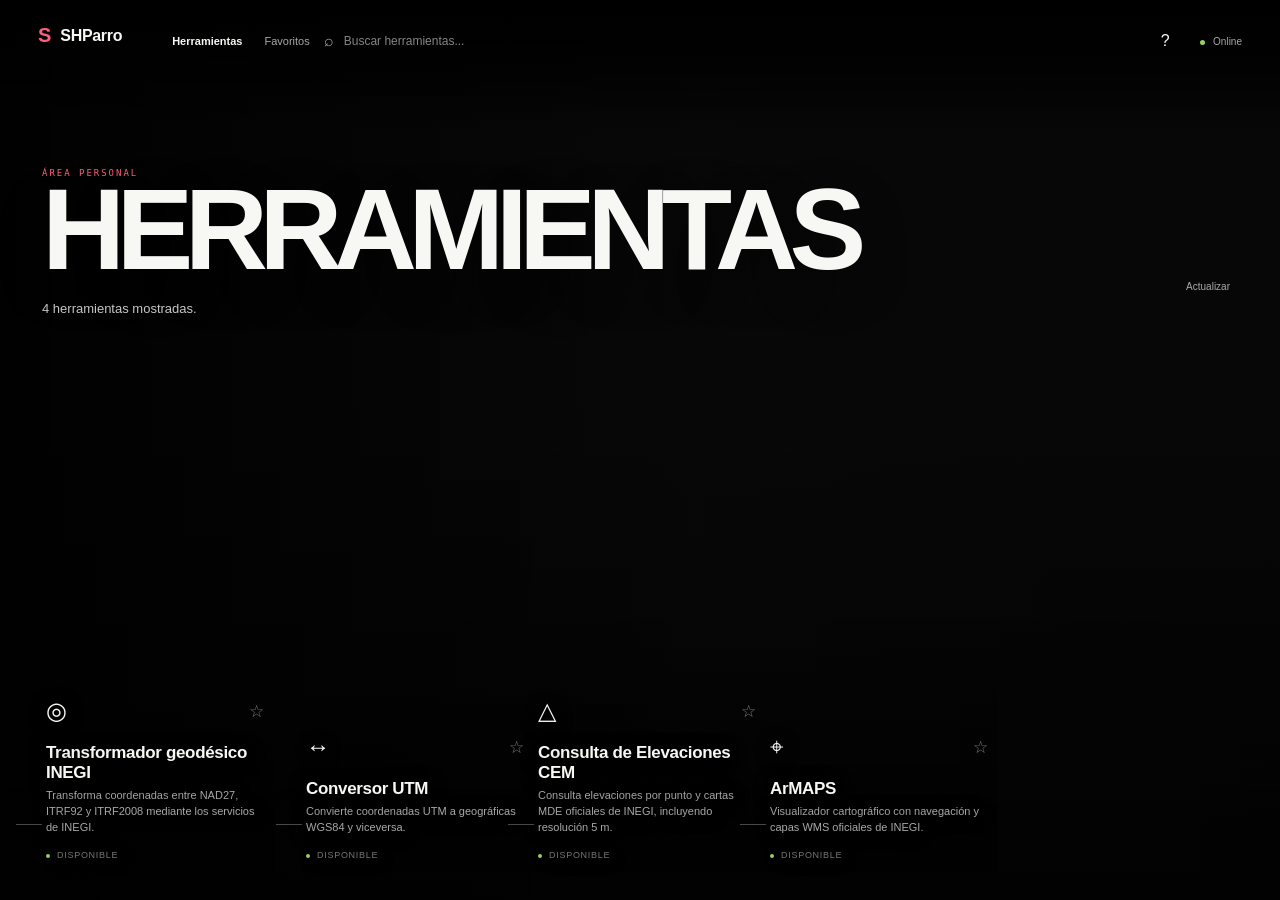
==== index.html @ 6e283d64 "First commit" ====
<!doctype html>
<html lang="es-MX">
<head>
  <meta charset="utf-8">
  <meta name="viewport" content="width=device-width, initial-scale=1">
  <meta name="theme-color" content="#18181b">
  <meta name="description" content="SHParro: área personal para herramientas web geoespaciales y utilidades.">
  <title>SHParro</title>
  <link rel="stylesheet" href="./css/shparro.css?v=20261108">
</head>
<body>
  <div class="app-shell">
    <main class="main">
      <header class="topbar">
        <a class="brand" href="./" aria-label="Inicio de SHParro">
          <span class="brand-mark">S</span><strong>SHParro</strong>
        </a>
        <nav class="primary-nav" aria-label="Secciones">
          <button class="nav-item active" data-view="home" type="button">Herramientas</button>
          <button class="nav-item" data-view="favorites" type="button">Favoritos</button>
        </nav>
        <button class="icon-button mobile-menu" id="mobileMenu" type="button" aria-label="Abrir menú">☰</button>
        <label class="search-box" for="toolSearch">
          <span aria-hidden="true">⌕</span>
          <input id="toolSearch" type="search" placeholder="Buscar herramientas..." autocomplete="off">
          <kbd>Ctrl K</kbd>
        </label>
        <div class="topbar-actions">
          <a class="icon-button" id="docsLink" href="./docs/integration.html" title="Documentación">?</a>
          <span class="connection-pill" id="connectionPill"><span></span> Online</span>
        </div>
      </header>

      <section class="content-view" id="homeView">
        <div class="workspace-heading">
          <div>
            <span class="eyebrow">Área personal</span>
            <h1>Herramientas</h1>
            <p id="toolsSummary">Reuniendo interfaces y utilidades en un solo espacio.</p>
          </div>
          <button class="button secondary" id="reloadTools" type="button">Actualizar</button>
        </div>

        <div id="toolGroups"></div>
      </section>

      <section class="content-view hidden" id="toolView">
        <iframe id="toolFrame" title="Herramienta SHParro"></iframe>
      </section>
    </main>
  </div>

  <div class="sidebar-backdrop" id="sidebarBackdrop"></div>
  <div class="toast-region" id="toastRegion" aria-live="polite"></div>

  <script src="./js/shparro.js?v=20261108"></script>
</body>
</html>
---- css/shparro.css ----
:root {
  color-scheme: dark;
  --ink: #f7f7f4;
  --muted: rgba(247,247,244,.68);
  --quiet: rgba(247,247,244,.48);
  --accent: #ff5d78;
  --sidebar: 236px;
  font-family: "Segoe UI Variable", "Segoe UI", Inter, sans-serif;
}

* { box-sizing: border-box; }
html, body { width: 100%; height: 100%; }
body { margin: 0; overflow: hidden; background: #090909; color: var(--ink); }
button, input { font: inherit; }
a { color: inherit; }
::selection { background: rgba(255,93,120,.3); }
::-webkit-scrollbar { width: 8px; }
::-webkit-scrollbar-thumb { border: 2px solid transparent; border-radius: 8px; background: rgba(255,255,255,.28); background-clip: padding-box; }

.app-shell { height: 100%; display: block; }
.sidebar {
  position: relative;
  z-index: 40;
  display: flex;
  min-width: 0;
  flex-direction: column;
  background: linear-gradient(90deg, rgba(0,0,0,.84), rgba(0,0,0,.48) 68%, transparent);
}
.brand { height: 82px; display: flex; align-items: center; gap: 11px; padding: 0 26px; text-decoration: none; }
.brand-mark { color: var(--accent); font-size: 19px; font-weight: 800; }
.brand strong { display: block; font-size: 16px; letter-spacing: -.02em; }
.brand small { display: none; }
.primary-nav { padding: 8px 26px; }
.nav-item, .category-button {
  width: 100%;
  min-height: 38px;
  display: flex;
  align-items: center;
  gap: 10px;
  border: 0;
  padding: 7px 0;
  background: transparent;
  color: var(--muted);
  cursor: pointer;
  text-align: left;
  font-size: 12px;
}
.nav-item:hover, .category-button:hover, .nav-item.active, .category-button.active { color: var(--ink); }
.nav-item.active, .category-button.active { font-weight: 650; }
.nav-icon { width: 18px; color: var(--accent); text-align: left; }
.sidebar-section { margin-top: 18px; padding: 0 26px; }
.section-label { display: block; margin-bottom: 8px; color: var(--quiet); font-size: 9px; letter-spacing: .16em; text-transform: uppercase; }
.sidebar-status { margin-top: auto; min-height: 46px; display: flex; align-items: center; gap: 8px; padding: 0 26px; color: var(--quiet); font-size: 9px; }
.status-dot { width: 5px; height: 5px; border-radius: 50%; background: #d8c66d; }
.status-dot.online { background: #9bcf63; }
.status-dot.offline { background: var(--accent); }

.main { min-width: 0; height: 100%; }
.topbar{position:absolute;z-index:30;inset:0 0 auto;height:150px;display:flex;align-items:flex-start;gap:14px;padding:24px 38px 0;background:linear-gradient(180deg,#000 0%,rgba(0,0,0,.92) 25%,rgba(0,0,0,.68) 45%,rgba(0,0,0,.35) 65%,rgba(0,0,0,.12) 82%,transparent 100%);pointer-events:none}
.topbar>*{pointer-events:auto}
.topbar::before{display:none}
.topbar .brand { height: auto; display: flex; flex: 0 0 auto; gap: 9px; padding: 0; }
.topbar .brand-mark { font-size: 20px; }
.topbar .primary-nav { display: flex; gap: 22px; padding: 0; margin-left: 36px; }
.topbar .nav-item { width: auto; min-height: 34px; font-size: 11px; }
.search-box { height: 34px; width: min(360px, 31vw); display: flex; align-items: center; gap: 8px; color: var(--muted); }
.search-box input { width: 100%; border: 0; outline: 0; background: transparent; color: var(--ink); font-size: 12px; }
.search-box input::placeholder { color: rgba(255,255,255,.52); }
.search-box kbd { display: none; }
.topbar-actions { margin-left: auto; display: flex; align-items: center; gap: 18px; }
.icon-button, .button {
  min-height: 34px;
  border: 0;
  background: transparent;
  color: var(--ink);
  text-decoration: none;
  cursor: pointer;
}
.icon-button { min-width: 34px; display: inline-grid; place-items: center; }
.button { display: inline-flex; align-items: center; justify-content: center; padding: 0 12px; }
.connection-pill { color: var(--muted); font-size: 10px; }
.connection-pill span { display: inline-block; width: 5px; height: 5px; margin-right: 5px; border-radius: 50%; background: #9bcf63; }
.connection-pill.offline span { background: var(--accent); }

#homeView {
  position: relative;
  height: 100%;
  overflow: hidden;
  background-image:
    linear-gradient(90deg, rgba(0,0,0,.88) 0%, rgba(0,0,0,.52) 22%, rgba(0,0,0,.08) 54%, rgba(0,0,0,.18) 100%),
    linear-gradient(180deg, rgba(0,0,0,.1) 45%, rgba(0,0,0,.76) 100%),
    url("https://images.wallpapersden.com/image/download/iron-man-minimalism-2_amxqbWiUmZqaraWkpJRnamplrWZpaWU.jpg");
  background-position: center;
  background-size: cover;
}
#homeView::before {
  content: "";
  position: absolute;
  inset: 0 0 auto;
  height: 16%;
  background: linear-gradient(180deg, rgba(0,0,0,.38), transparent);
  pointer-events: none;
}
.workspace-heading { position: relative; z-index: 2; padding: 18vh 42px 0; }
.workspace-heading h1 { margin: 5px 0 8px; font-size: clamp(58px, 9vw, 132px); line-height: .78; letter-spacing: -.075em; font-weight: 750; text-transform: uppercase; text-shadow: 0 18px 50px rgba(0,0,0,.28); }
.workspace-heading p { max-width: 430px; margin: 24px 0 0; color: rgba(255,255,255,.78); font-size: 13px; line-height: 1.6; }
.eyebrow { color: var(--accent); font-family: Consolas, monospace; font-size: 9px; letter-spacing: .22em; text-transform: uppercase; }
#reloadTools { position: absolute; right: 38px; bottom: 16px; color: var(--muted); font-size: 10px; }

#toolGroups { position: absolute; z-index: 3; right: 0; bottom: 0; left: 0; display: flex; align-items: stretch; height: 31%; overflow-x: auto; padding: 18px 42px 28px; }
.tool-section { flex: 0 0 auto; }
.tool-section-header { display: none; }
.tool-grid { height: 100%; display: grid; grid-auto-flow: column; grid-auto-columns: minmax(190px, 232px); gap: 28px; }
.tool-card {
  min-height: 0;
  position: relative;
  display: flex;
  flex-direction: column;
  justify-content: flex-end;
  border: 0;
  padding: 12px 4px;
  background: linear-gradient(180deg, transparent, rgba(0,0,0,.7));
  cursor: pointer;
  text-shadow: 0 2px 18px #000;
}
.tool-card::before { content: ""; position: absolute; right: 100%; bottom: 20%; height: 1px; width: 26px; background: rgba(255,255,255,.28); }
.tool-card-top { display: flex; align-items: center; justify-content: space-between; }
.tool-icon { color: var(--ink); font-size: 24px; font-weight: 300; }
.favorite-button { border: 0; background: transparent; color: rgba(255,255,255,.48); cursor: pointer; font-size: 17px; }
.favorite-button.active { color: #dccb70; }
.tool-card h3 { margin: 18px 0 5px; font-size: 17px; font-weight: 570; letter-spacing: -.02em; }
.tool-card p { max-width: 210px; margin: 0 0 14px; color: var(--muted); font-size: 11px; line-height: 1.45; }
.tool-meta { color: var(--quiet); font-size: 9px; letter-spacing: .08em; text-transform: uppercase; }
.tool-meta span:first-child { display: inline-block; width: 4px; height: 4px; margin-right: 7px; border-radius: 50%; background: #9bcf63; vertical-align: middle; }
.tool-meta.requires span:first-child, .tool-meta.error span:first-child { background: var(--accent); }
.empty-state { align-self: center; color: var(--muted); font-size: 12px; }
.hidden { display: none !important; }

#toolView { height: 100%; overflow: hidden; background: #090909; }
.tool-toolbar {
  position: absolute;
  z-index: 60;
  top: 0;
  right: 0;
  left: 0;
  height: 56px;
  display: grid;
  grid-template-columns: minmax(110px,1fr) auto minmax(110px,1fr);
  align-items: center;
  gap: 12px;
  padding: 0 18px;
  background: linear-gradient(180deg, #000000FF 0%, #00000000 100%);
}
.tool-toolbar strong, .tool-toolbar span { display: block; }
.tool-toolbar strong { font-size: 12px; }
.tool-toolbar span { color: var(--muted); font-size: 9px; }
.tool-actions { display: flex; justify-content: flex-end; gap: 8px; }
#toolFrame {
  position: absolute;
  top: 82px;
  left: 0;
  width: 100%;
  height: calc(100% - 82px);
  display: block;
  border: 0;
  background: #090909;
  opacity: 0;
  transition: opacity .3s;
}
#toolFrame.loaded { opacity: 1; }
.toast-region { position: fixed; right: 18px; bottom: 18px; z-index: 100; display: grid; gap: 8px; }
.toast { width: min(340px,calc(100vw - 36px)); padding: 11px 13px; color: var(--ink); background: rgba(0,0,0,.82); font-size: 11px; }
.toast.error { color: #ff9bad; }
.mobile-menu, .sidebar-backdrop { display: none; }

@media (max-width: 760px) {
  .app-shell { grid-template-columns: 1fr; }
  .sidebar { position: fixed; inset: 0 auto 0 0; width: min(270px,86vw); transform: translateX(-101%); transition: transform .25s ease; }
  .sidebar.open { transform: none; }
  .sidebar-backdrop.open { display: block; position: fixed; inset: 0; z-index: 20; background: rgba(0,0,0,.58); }
  .main { grid-column: 1; }
  .topbar { left: 0; height: 58px; padding: 0 14px; }
  .mobile-menu { display: inline-grid; }
  .search-box { width: auto; flex: 1; }
  .connection-pill { display: none; }
  .workspace-heading { padding: 19vh 22px 0; }
  .workspace-heading h1 { font-size: 58px; }
  #toolGroups { height: 34%; padding: 12px 22px 18px; }
  .tool-grid { grid-auto-columns: 190px; gap: 20px; }
  .tool-toolbar { left: 0; }
}
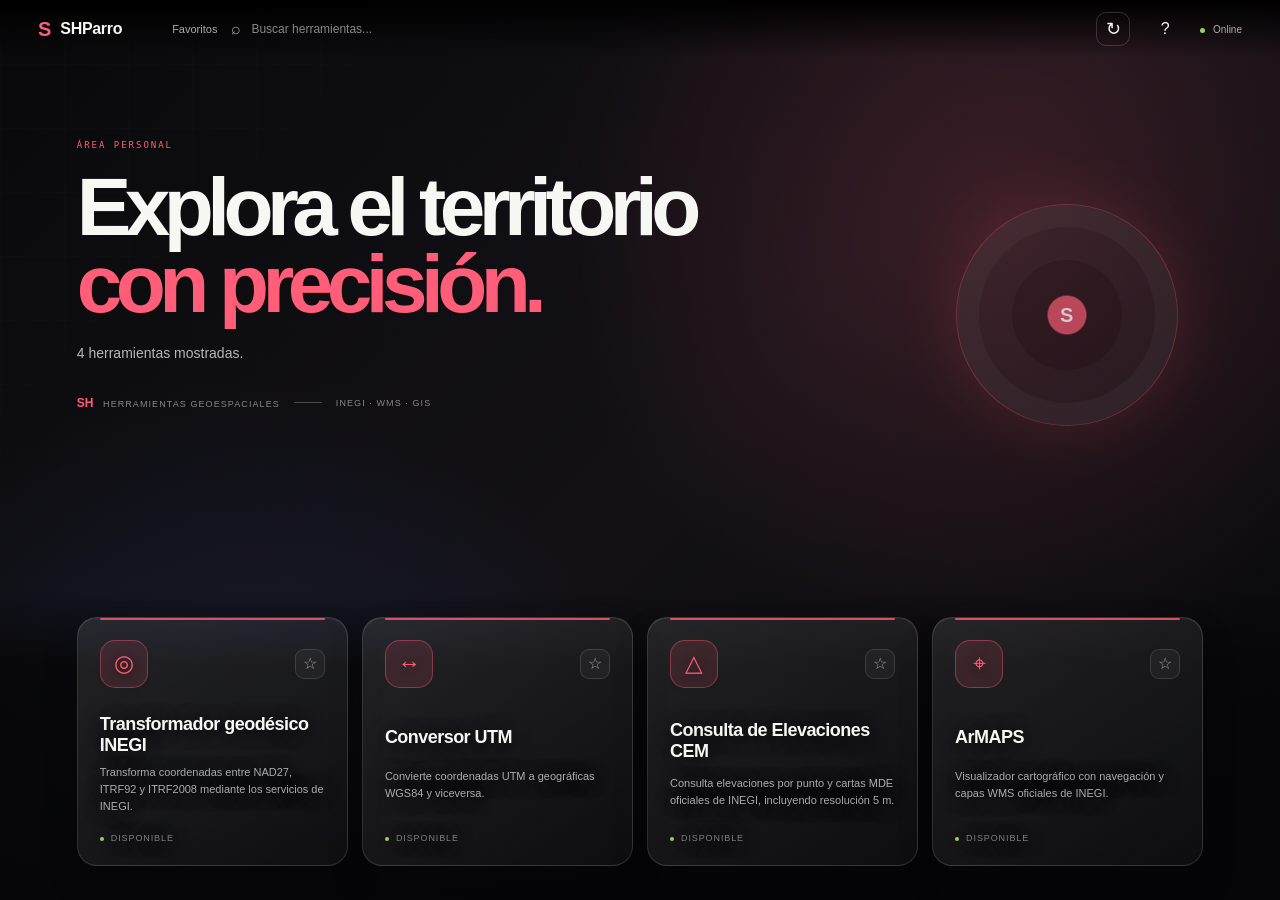
==== commit c9acce63: "Total Redesign" ====
--- a/index.html
+++ b/index.html
@@ -12,11 +12,10 @@
   <div class="app-shell">
     <main class="main">
       <header class="topbar">
-        <a class="brand" href="./" aria-label="Inicio de SHParro">
+        <a class="brand" href="./index.html" aria-label="Inicio de SHParro">
           <span class="brand-mark">S</span><strong>SHParro</strong>
         </a>
         <nav class="primary-nav" aria-label="Secciones">
-          <button class="nav-item active" data-view="home" type="button">Herramientas</button>
           <button class="nav-item" data-view="favorites" type="button">Favoritos</button>
         </nav>
         <button class="icon-button mobile-menu" id="mobileMenu" type="button" aria-label="Abrir menú">☰</button>
@@ -26,6 +25,7 @@
           <kbd>Ctrl K</kbd>
         </label>
         <div class="topbar-actions">
+          <button class="icon-button refresh-button" id="reloadTools" type="button" title="Actualizar herramientas" aria-label="Actualizar herramientas">↻</button>
           <a class="icon-button" id="docsLink" href="./docs/integration.html" title="Documentación">?</a>
           <span class="connection-pill" id="connectionPill"><span></span> Online</span>
         </div>
@@ -35,10 +35,14 @@
         <div class="workspace-heading">
           <div>
             <span class="eyebrow">Área personal</span>
-            <h1>Herramientas</h1>
+            <h1>Explora el territorio<br><em>con precisión.</em></h1>
             <p id="toolsSummary">Reuniendo interfaces y utilidades en un solo espacio.</p>
+            <div class="hero-meta" aria-label="Resumen del espacio">
+              <span><strong>SH</strong> Herramientas geoespaciales</span>
+              <span class="hero-divider" aria-hidden="true"></span>
+              <span>INEGI · WMS · GIS</span>
+            </div>
           </div>
-          <button class="button secondary" id="reloadTools" type="button">Actualizar</button>
         </div>
 
         <div id="toolGroups"></div>
--- a/css/shparro.css
+++ b/css/shparro.css
@@ -56,7 +56,7 @@
 .status-dot.offline { background: var(--accent); }
 
 .main { min-width: 0; height: 100%; }
-.topbar{position:absolute;z-index:30;inset:0 0 auto;height:150px;display:flex;align-items:flex-start;gap:14px;padding:24px 38px 0;background:linear-gradient(180deg,#000 0%,rgba(0,0,0,.92) 25%,rgba(0,0,0,.68) 45%,rgba(0,0,0,.35) 65%,rgba(0,0,0,.12) 82%,transparent 100%);pointer-events:none}
+.topbar{position:absolute;z-index:30;top:0;right:0;left:0;min-height:58px;display:flex;align-items:center;gap:14px;padding:10px 38px;border:0;border-radius:0;background:linear-gradient(180deg,#000000FF 0%,#00000000 100%);pointer-events:none}
 .topbar>*{pointer-events:auto}
 .topbar::before{display:none}
 .topbar .brand { height: auto; display: flex; flex: 0 0 auto; gap: 9px; padding: 0; }
@@ -77,6 +77,8 @@
   cursor: pointer;
 }
 .icon-button { min-width: 34px; display: inline-grid; place-items: center; }
+.refresh-button { border: 1px solid rgba(255,255,255,.16); border-radius: 10px; color: var(--ink); font-size: 18px; transition: border-color .2s, background .2s, transform .2s; }
+.refresh-button:hover { border-color: rgba(255,93,120,.72); background: rgba(255,93,120,.12); transform: rotate(25deg); }
 .button { display: inline-flex; align-items: center; justify-content: center; padding: 0 12px; }
 .connection-pill { color: var(--muted); font-size: 10px; }
 .connection-pill span { display: inline-block; width: 5px; height: 5px; margin-right: 5px; border-radius: 50%; background: #9bcf63; }
@@ -86,51 +88,60 @@
   position: relative;
   height: 100%;
   overflow: hidden;
-  background-image:
-    linear-gradient(90deg, rgba(0,0,0,.88) 0%, rgba(0,0,0,.52) 22%, rgba(0,0,0,.08) 54%, rgba(0,0,0,.18) 100%),
-    linear-gradient(180deg, rgba(0,0,0,.1) 45%, rgba(0,0,0,.76) 100%),
-    url("https://images.wallpapersden.com/image/download/iron-man-minimalism-2_amxqbWiUmZqaraWkpJRnamplrWZpaWU.jpg");
-  background-position: center;
-  background-size: cover;
+  background:
+    radial-gradient(circle at 78% 24%, rgba(255,93,120,.17), transparent 28rem),
+    radial-gradient(circle at 18% 86%, rgba(92,120,255,.12), transparent 25rem),
+    linear-gradient(135deg, #09090b 0%, #131116 52%, #08090b 100%);
 }
 #homeView::before {
   content: "";
   position: absolute;
-  inset: 0 0 auto;
-  height: 16%;
-  background: linear-gradient(180deg, rgba(0,0,0,.38), transparent);
+  inset: 0;
+  opacity: .2;
+  background-image: linear-gradient(rgba(255,255,255,.06) 1px, transparent 1px), linear-gradient(90deg, rgba(255,255,255,.06) 1px, transparent 1px);
+  background-size: 64px 64px;
+  mask-image: linear-gradient(135deg, black, transparent 64%);
   pointer-events: none;
 }
-.workspace-heading { position: relative; z-index: 2; padding: 18vh 42px 0; }
-.workspace-heading h1 { margin: 5px 0 8px; font-size: clamp(58px, 9vw, 132px); line-height: .78; letter-spacing: -.075em; font-weight: 750; text-transform: uppercase; text-shadow: 0 18px 50px rgba(0,0,0,.28); }
-.workspace-heading p { max-width: 430px; margin: 24px 0 0; color: rgba(255,255,255,.78); font-size: 13px; line-height: 1.6; }
-.eyebrow { color: var(--accent); font-family: Consolas, monospace; font-size: 9px; letter-spacing: .22em; text-transform: uppercase; }
-#reloadTools { position: absolute; right: 38px; bottom: 16px; color: var(--muted); font-size: 10px; }
-
-#toolGroups { position: absolute; z-index: 3; right: 0; bottom: 0; left: 0; display: flex; align-items: stretch; height: 31%; overflow-x: auto; padding: 18px 42px 28px; }
-.tool-section { flex: 0 0 auto; }
+.workspace-heading { position: relative; z-index: 2; min-height: 48%; padding: 140px 6vw 54px; }
+.workspace-heading > div:first-child { position: relative; z-index: 1; display: flex; flex-direction: column; align-items: flex-start; }
+.workspace-heading h1 { order: 2; max-width: 760px; margin: 18px 0 20px; font-size: clamp(42px, 6.4vw, 88px); line-height: .94; letter-spacing: -.08em; }
+.workspace-heading h1 em { color: var(--accent); font-style: normal; }
+.workspace-heading p { order: 3; max-width: 510px; margin: 0; color: rgba(255,255,255,.7); font-size: 14px; line-height: 1.7; }
+.eyebrow { order: 1; color: var(--accent); font-family: Consolas, monospace; font-size: 9px; letter-spacing: .22em; text-transform: uppercase; }
+.hero-meta { order: 4; display: flex; align-items: center; gap: 14px; margin-top: 30px; color: rgba(255,255,255,.5); font-size: 9px; letter-spacing: .12em; text-transform: uppercase; }
+.hero-meta strong { margin-right: 6px; color: var(--accent); font-size: 12px; letter-spacing: 0; }
+.hero-divider { width: 28px; height: 1px; background: rgba(255,255,255,.24); }
+.workspace-heading::after { content: "S"; position: absolute; top: 44%; right: 8vw; display: grid; width: 220px; height: 220px; place-items: center; border: 1px solid rgba(255,93,120,.42); border-radius: 50%; color: rgba(255,255,255,.9); background: radial-gradient(circle, rgba(255,93,120,.82) 0 12%, transparent 13%), transparent; box-shadow: 0 0 70px rgba(255,93,120,.2), inset 0 0 0 22px rgba(255,255,255,.04), inset 0 0 0 55px rgba(255,255,255,.035); font-size: 20px; font-weight: 800; opacity: .82; }
+
+#toolGroups { position: absolute; z-index: 3; right: 0; bottom: 0; left: 0; display: grid; grid-template-columns: repeat(auto-fit, minmax(235px, 1fr)); align-items: stretch; gap: 14px; max-height: 52%; overflow-y: auto; padding: 26px 6vw 34px; background: linear-gradient(180deg, rgba(5,5,7,0), rgba(5,5,7,.78) 24%, rgba(5,5,7,.96) 100%); }
+.tool-section, .tool-grid { display: contents; }
 .tool-section-header { display: none; }
-.tool-grid { height: 100%; display: grid; grid-auto-flow: column; grid-auto-columns: minmax(190px, 232px); gap: 28px; }
 .tool-card {
-  min-height: 0;
+  min-height: 214px;
   position: relative;
   display: flex;
   flex-direction: column;
-  justify-content: flex-end;
-  border: 0;
-  padding: 12px 4px;
-  background: linear-gradient(180deg, transparent, rgba(0,0,0,.7));
+  justify-content: space-between;
+  border: 1px solid rgba(255,255,255,.13);
+  border-radius: 20px;
+  padding: 22px;
+  background: linear-gradient(145deg, rgba(255,255,255,.105), rgba(255,255,255,.035));
+  box-shadow: 0 18px 35px rgba(0,0,0,.2), inset 0 1px 0 rgba(255,255,255,.05);
   cursor: pointer;
   text-shadow: 0 2px 18px #000;
-}
-.tool-card::before { content: ""; position: absolute; right: 100%; bottom: 20%; height: 1px; width: 26px; background: rgba(255,255,255,.28); }
+  transition: transform .2s ease, border-color .2s ease, background .2s ease;
+}
+.tool-card:hover { transform: translateY(-5px); border-color: rgba(255,93,120,.7); background: linear-gradient(145deg, rgba(255,93,120,.18), rgba(255,255,255,.055)); }
+.tool-card::before { content: ""; position: absolute; top: 0; right: 22px; left: 22px; height: 2px; border-radius: 2px; background: var(--accent); opacity: .8; }
 .tool-card-top { display: flex; align-items: center; justify-content: space-between; }
-.tool-icon { color: var(--ink); font-size: 24px; font-weight: 300; }
-.favorite-button { border: 0; background: transparent; color: rgba(255,255,255,.48); cursor: pointer; font-size: 17px; }
+.tool-icon { display: grid; width: 48px; height: 48px; place-items: center; border: 1px solid rgba(255,93,120,.4); border-radius: 15px; color: var(--accent); background: rgba(255,93,120,.13); font-size: 23px; font-weight: 300; }
+.favorite-button { width: 30px; height: 30px; border: 1px solid rgba(255,255,255,.12); border-radius: 9px; background: rgba(255,255,255,.04); color: rgba(255,255,255,.58); cursor: pointer; font-size: 16px; transition: color .2s, background .2s; }
+.favorite-button:hover { color: #dccb70; background: rgba(220,203,112,.1); }
 .favorite-button.active { color: #dccb70; }
-.tool-card h3 { margin: 18px 0 5px; font-size: 17px; font-weight: 570; letter-spacing: -.02em; }
-.tool-card p { max-width: 210px; margin: 0 0 14px; color: var(--muted); font-size: 11px; line-height: 1.45; }
-.tool-meta { color: var(--quiet); font-size: 9px; letter-spacing: .08em; text-transform: uppercase; }
+.tool-card h3 { margin: 26px 0 8px; font-size: 18px; font-weight: 650; letter-spacing: -.03em; }
+.tool-card p { max-width: 230px; margin: 0 0 18px; color: var(--muted); font-size: 11px; line-height: 1.55; }
+.tool-meta { color: var(--quiet); font-size: 9px; letter-spacing: .1em; text-transform: uppercase; }
 .tool-meta span:first-child { display: inline-block; width: 4px; height: 4px; margin-right: 7px; border-radius: 50%; background: #9bcf63; vertical-align: middle; }
 .tool-meta.requires span:first-child, .tool-meta.error span:first-child { background: var(--accent); }
 .empty-state { align-self: center; color: var(--muted); font-size: 12px; }
@@ -157,10 +168,10 @@
 .tool-actions { display: flex; justify-content: flex-end; gap: 8px; }
 #toolFrame {
   position: absolute;
-  top: 82px;
+  top: 0;
   left: 0;
   width: 100%;
-  height: calc(100% - 82px);
+  height: 100%;
   display: block;
   border: 0;
   background: #090909;
@@ -183,9 +194,12 @@
   .mobile-menu { display: inline-grid; }
   .search-box { width: auto; flex: 1; }
   .connection-pill { display: none; }
-  .workspace-heading { padding: 19vh 22px 0; }
-  .workspace-heading h1 { font-size: 58px; }
-  #toolGroups { height: 34%; padding: 12px 22px 18px; }
-  .tool-grid { grid-auto-columns: 190px; gap: 20px; }
+  #homeView { overflow-y: auto; }
+  .workspace-heading { min-height: 42%; padding: 120px 22px 48px; }
+  .workspace-heading::after { top: 23%; right: 7%; width: 150px; height: 150px; opacity: .28; }
+  .workspace-heading h1 { font-size: clamp(40px, 12vw, 62px); }
+  .hero-meta { flex-wrap: wrap; margin-top: 24px; }
+  #toolGroups { position: relative; min-height: 0; max-height: none; padding: 12px 22px 24px; grid-template-columns: 1fr; background: linear-gradient(180deg, rgba(5,5,7,.7), rgba(5,5,7,.96)); }
+  .tool-card { min-height: 200px; }
   .tool-toolbar { left: 0; }
 }
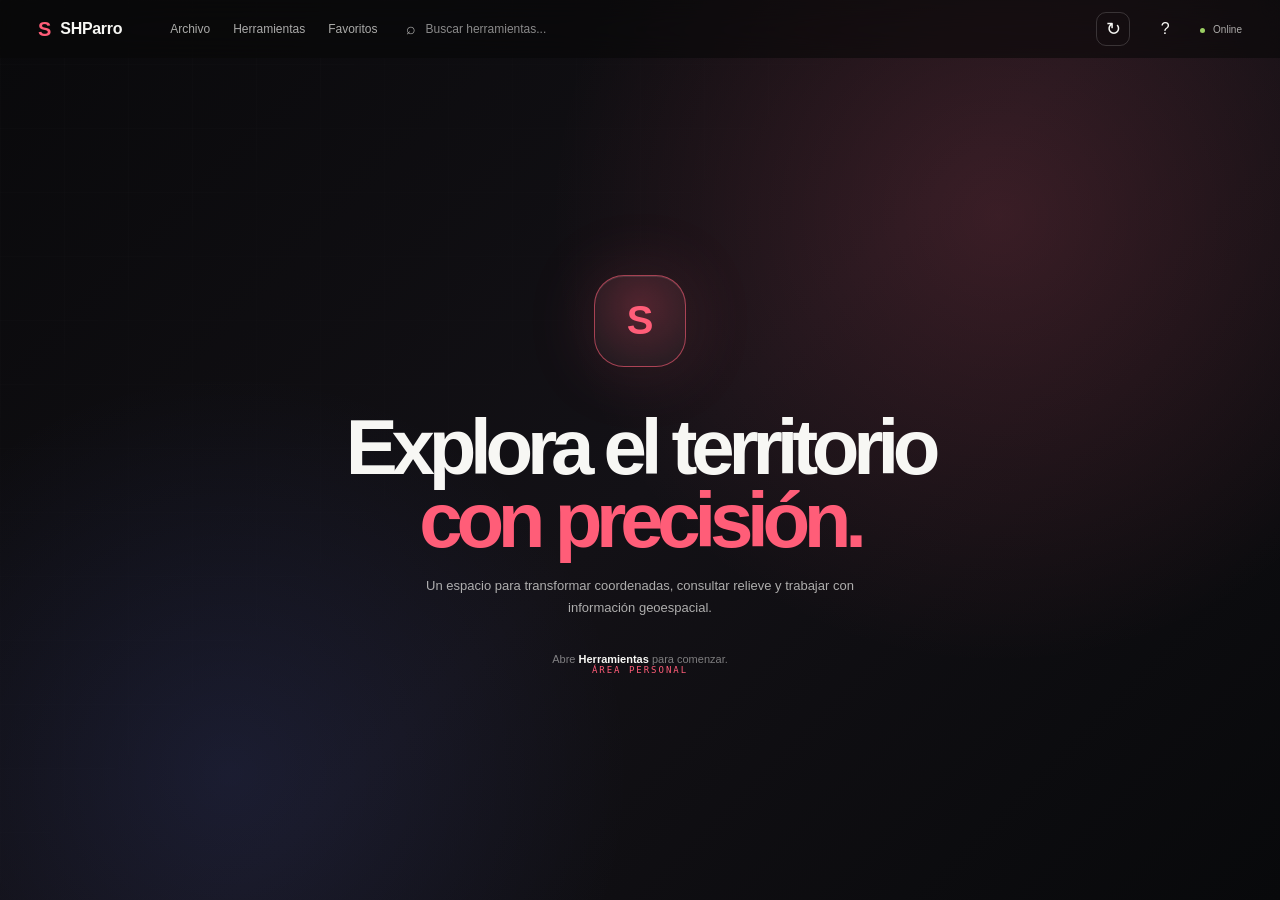
==== commit 6085978e: "Development of new workflow" ====
--- a/index.html
+++ b/index.html
@@ -15,10 +15,26 @@
         <a class="brand" href="./index.html" aria-label="Inicio de SHParro">
           <span class="brand-mark">S</span><strong>SHParro</strong>
         </a>
-        <nav class="primary-nav" aria-label="Secciones">
-          <button class="nav-item" data-view="favorites" type="button">Favoritos</button>
+        <nav class="menubar" aria-label="Menú principal">
+          <div class="menu" data-menu="file">
+            <button class="menu-trigger" type="button" aria-haspopup="true" aria-expanded="false">Archivo</button>
+            <div class="menu-panel file-menu" role="menu">
+              <button type="button" role="menuitem" disabled>Abrir archivo… <kbd>Ctrl O</kbd></button>
+              <button type="button" role="menuitem" disabled>Abrir proyecto…</button>
+              <div class="menu-separator" role="separator"></div>
+              <button type="button" role="menuitem" disabled>Guardar <kbd>Ctrl S</kbd></button>
+              <button type="button" role="menuitem" disabled>Guardar como…</button>
+            </div>
+          </div>
+          <div class="menu" data-menu="tools">
+            <button class="menu-trigger" type="button" aria-haspopup="true" aria-expanded="false">Herramientas</button>
+            <div class="menu-panel tools-menu" role="menu">
+              <div class="menu-heading">Herramientas</div>
+              <div id="toolsMenuItems"></div>
+            </div>
+          </div>
+          <button class="nav-item" id="favoritesView" data-view="favorites" type="button">Favoritos</button>
         </nav>
-        <button class="icon-button mobile-menu" id="mobileMenu" type="button" aria-label="Abrir menú">☰</button>
         <label class="search-box" for="toolSearch">
           <span aria-hidden="true">⌕</span>
           <input id="toolSearch" type="search" placeholder="Buscar herramientas..." autocomplete="off">
@@ -32,23 +48,27 @@
       </header>
 
       <section class="content-view" id="homeView">
-        <div class="workspace-heading">
-          <div>
-            <span class="eyebrow">Área personal</span>
-            <h1>Explora el territorio<br><em>con precisión.</em></h1>
-            <p id="toolsSummary">Reuniendo interfaces y utilidades en un solo espacio.</p>
-            <div class="hero-meta" aria-label="Resumen del espacio">
-              <span><strong>SH</strong> Herramientas geoespaciales</span>
-              <span class="hero-divider" aria-hidden="true"></span>
-              <span>INEGI · WMS · GIS</span>
-            </div>
-          </div>
+        <div class="welcome-screen">
+          <div class="home-logo" aria-hidden="true">S</div>
+          <span class="eyebrow">Área personal</span>
+          <h1>Explora el territorio<br><em>con precisión.</em></h1>
+          <p>Un espacio para transformar coordenadas, consultar relieve y trabajar con información geoespacial.</p>
+          <div class="welcome-hint">Abre <strong>Herramientas</strong> para comenzar.</div>
         </div>
-
-        <div id="toolGroups"></div>
       </section>
 
       <section class="content-view hidden" id="toolView">
+        <div class="tool-toolbar">
+          <button class="tool-back" id="closeTool" type="button">← <span>Inicio</span></button>
+          <div class="tool-context">
+            <strong id="activeToolName">Herramienta</strong>
+            <span id="activeToolCategory">SHParro</span>
+          </div>
+          <div class="tool-actions">
+            <button class="icon-button" id="favoriteActive" type="button" aria-label="Agregar a favoritos">☆</button>
+            <a class="icon-button" id="openToolDirect" href="#" target="_blank" rel="noopener" aria-label="Abrir herramienta en otra pestaña">↗</a>
+          </div>
+        </div>
         <iframe id="toolFrame" title="Herramienta SHParro"></iframe>
       </section>
     </main>
--- a/css/shparro.css
+++ b/css/shparro.css
@@ -56,13 +56,34 @@
 .status-dot.offline { background: var(--accent); }
 
 .main { min-width: 0; height: 100%; }
-.topbar{position:absolute;z-index:30;top:0;right:0;left:0;min-height:58px;display:flex;align-items:center;gap:14px;padding:10px 38px;border:0;border-radius:0;background:linear-gradient(180deg,#000000FF 0%,#00000000 100%);pointer-events:none}
+.topbar{position:absolute;z-index:30;top:0;right:0;left:0;min-height:58px;display:flex;align-items:center;gap:18px;padding:10px 38px;border:0;border-radius:0;background:rgba(9,9,9,.62);backdrop-filter:blur(18px) saturate(120%);-webkit-backdrop-filter:blur(18px) saturate(120%);pointer-events:none}
 .topbar>*{pointer-events:auto}
 .topbar::before{display:none}
 .topbar .brand { height: auto; display: flex; flex: 0 0 auto; gap: 9px; padding: 0; }
 .topbar .brand-mark { font-size: 20px; }
-.topbar .primary-nav { display: flex; gap: 22px; padding: 0; margin-left: 36px; }
-.topbar .nav-item { width: auto; min-height: 34px; font-size: 11px; }
+.menubar { display:flex; align-items:center; gap:3px; margin-left:20px; }
+.menu { position:relative; }
+.menu-trigger, .nav-item { min-height:32px; border:0; border-radius:7px; padding:6px 10px; background:transparent; color:var(--muted); cursor:pointer; font-size:12px; }
+.menu-trigger:hover, .menu.open .menu-trigger, .nav-item:hover, .nav-item.active { background:rgba(255,255,255,.08); color:var(--ink); }
+.menu-panel { position:absolute; top:calc(100% + 7px); left:0; min-width:280px; display:none; padding:6px; border:1px solid rgba(255,255,255,.12); border-radius:12px; background:rgba(26,26,29,.94); box-shadow:0 18px 45px rgba(0,0,0,.44); backdrop-filter:blur(22px) saturate(130%); -webkit-backdrop-filter:blur(22px) saturate(130%); }
+.menu.open .menu-panel { display:block; }
+.file-menu { min-width:250px; }
+.menu-panel > button { width:100%; min-height:34px; display:flex; align-items:center; justify-content:space-between; border:0; border-radius:7px; padding:7px 9px; background:transparent; color:var(--ink); cursor:pointer; text-align:left; font-size:11px; }
+.menu-panel > button:hover:not(:disabled) { background:rgba(255,255,255,.08); }
+.menu-panel > button:disabled { color:rgba(247,247,244,.32); cursor:default; }
+.menu-panel kbd { color:var(--quiet); font-size:9px; }
+.menu-separator { height:1px; margin:5px 4px; background:rgba(255,255,255,.1); }
+.menu-heading { padding:7px 9px 8px; color:var(--quiet); font-size:9px; letter-spacing:.14em; text-transform:uppercase; }
+.tool-menu-row { display:flex; align-items:center; gap:3px; }
+.tool-menu-item { min-width:0; flex:1; display:flex; align-items:center; gap:10px; border:0; border-radius:8px; padding:8px; background:transparent; color:var(--ink); cursor:pointer; text-align:left; }
+.tool-menu-item:hover { background:rgba(255,255,255,.08); }
+.tool-menu-icon { flex:0 0 auto; display:grid; width:28px; height:28px; place-items:center; border:1px solid rgba(255,93,120,.35); border-radius:8px; color:var(--accent); background:rgba(255,93,120,.09); }
+.tool-menu-item span:nth-child(2) { min-width:0; display:flex; flex-direction:column; gap:3px; }
+.tool-menu-item strong { overflow:hidden; text-overflow:ellipsis; white-space:nowrap; font-size:11px; font-weight:600; }
+.tool-menu-item small { color:var(--quiet); font-size:9px; }
+.menu-favorite { flex:0 0 30px; width:30px; height:30px; border:0; border-radius:7px; background:transparent; color:var(--quiet); cursor:pointer; font-size:15px; }
+.menu-favorite:hover, .menu-favorite.active { color:#dccb70; background:rgba(220,203,112,.1); }
+.menu-empty { padding:12px 9px; color:var(--muted); font-size:11px; }
 .search-box { height: 34px; width: min(360px, 31vw); display: flex; align-items: center; gap: 8px; color: var(--muted); }
 .search-box input { width: 100%; border: 0; outline: 0; background: transparent; color: var(--ink); font-size: 12px; }
 .search-box input::placeholder { color: rgba(255,255,255,.52); }
@@ -103,7 +124,7 @@
   mask-image: linear-gradient(135deg, black, transparent 64%);
   pointer-events: none;
 }
-.workspace-heading { position: relative; z-index: 2; min-height: 48%; padding: 140px 6vw 54px; }
+ .workspace-heading { position: relative; z-index: 2; min-height: 48%; padding: 140px 6vw 54px; }
 .workspace-heading > div:first-child { position: relative; z-index: 1; display: flex; flex-direction: column; align-items: flex-start; }
 .workspace-heading h1 { order: 2; max-width: 760px; margin: 18px 0 20px; font-size: clamp(42px, 6.4vw, 88px); line-height: .94; letter-spacing: -.08em; }
 .workspace-heading h1 em { color: var(--accent); font-style: normal; }
@@ -114,40 +135,16 @@
 .hero-divider { width: 28px; height: 1px; background: rgba(255,255,255,.24); }
 .workspace-heading::after { content: "S"; position: absolute; top: 44%; right: 8vw; display: grid; width: 220px; height: 220px; place-items: center; border: 1px solid rgba(255,93,120,.42); border-radius: 50%; color: rgba(255,255,255,.9); background: radial-gradient(circle, rgba(255,93,120,.82) 0 12%, transparent 13%), transparent; box-shadow: 0 0 70px rgba(255,93,120,.2), inset 0 0 0 22px rgba(255,255,255,.04), inset 0 0 0 55px rgba(255,255,255,.035); font-size: 20px; font-weight: 800; opacity: .82; }
 
-#toolGroups { position: absolute; z-index: 3; right: 0; bottom: 0; left: 0; display: grid; grid-template-columns: repeat(auto-fit, minmax(235px, 1fr)); align-items: stretch; gap: 14px; max-height: 52%; overflow-y: auto; padding: 26px 6vw 34px; background: linear-gradient(180deg, rgba(5,5,7,0), rgba(5,5,7,.78) 24%, rgba(5,5,7,.96) 100%); }
-.tool-section, .tool-grid { display: contents; }
-.tool-section-header { display: none; }
-.tool-card {
-  min-height: 214px;
-  position: relative;
-  display: flex;
-  flex-direction: column;
-  justify-content: space-between;
-  border: 1px solid rgba(255,255,255,.13);
-  border-radius: 20px;
-  padding: 22px;
-  background: linear-gradient(145deg, rgba(255,255,255,.105), rgba(255,255,255,.035));
-  box-shadow: 0 18px 35px rgba(0,0,0,.2), inset 0 1px 0 rgba(255,255,255,.05);
-  cursor: pointer;
-  text-shadow: 0 2px 18px #000;
-  transition: transform .2s ease, border-color .2s ease, background .2s ease;
-}
-.tool-card:hover { transform: translateY(-5px); border-color: rgba(255,93,120,.7); background: linear-gradient(145deg, rgba(255,93,120,.18), rgba(255,255,255,.055)); }
-.tool-card::before { content: ""; position: absolute; top: 0; right: 22px; left: 22px; height: 2px; border-radius: 2px; background: var(--accent); opacity: .8; }
-.tool-card-top { display: flex; align-items: center; justify-content: space-between; }
-.tool-icon { display: grid; width: 48px; height: 48px; place-items: center; border: 1px solid rgba(255,93,120,.4); border-radius: 15px; color: var(--accent); background: rgba(255,93,120,.13); font-size: 23px; font-weight: 300; }
-.favorite-button { width: 30px; height: 30px; border: 1px solid rgba(255,255,255,.12); border-radius: 9px; background: rgba(255,255,255,.04); color: rgba(255,255,255,.58); cursor: pointer; font-size: 16px; transition: color .2s, background .2s; }
-.favorite-button:hover { color: #dccb70; background: rgba(220,203,112,.1); }
-.favorite-button.active { color: #dccb70; }
-.tool-card h3 { margin: 26px 0 8px; font-size: 18px; font-weight: 650; letter-spacing: -.03em; }
-.tool-card p { max-width: 230px; margin: 0 0 18px; color: var(--muted); font-size: 11px; line-height: 1.55; }
-.tool-meta { color: var(--quiet); font-size: 9px; letter-spacing: .1em; text-transform: uppercase; }
-.tool-meta span:first-child { display: inline-block; width: 4px; height: 4px; margin-right: 7px; border-radius: 50%; background: #9bcf63; vertical-align: middle; }
-.tool-meta.requires span:first-child, .tool-meta.error span:first-child { background: var(--accent); }
-.empty-state { align-self: center; color: var(--muted); font-size: 12px; }
+.welcome-screen { position:absolute; inset:0; z-index:2; display:flex; flex-direction:column; align-items:center; justify-content:center; padding:90px 24px 40px; text-align:center; }
+.home-logo { display:grid; width:92px; height:92px; margin-bottom:28px; place-items:center; border:1px solid rgba(255,93,120,.58); border-radius:30px; color:var(--accent); background:radial-gradient(circle at 50% 35%, rgba(255,93,120,.25), rgba(255,255,255,.035)); box-shadow:0 0 70px rgba(255,93,120,.15), inset 0 1px 0 rgba(255,255,255,.1); font-size:40px; font-weight:800; }
+.welcome-screen h1 { margin:16px 0 18px; font-size:clamp(42px,6.4vw,78px); line-height:.94; letter-spacing:-.08em; }
+.welcome-screen h1 em { color:var(--accent); font-style:normal; }
+.welcome-screen p { max-width:470px; margin:0; color:var(--muted); font-size:13px; line-height:1.7; }
+.welcome-hint { margin-top:34px; color:var(--quiet); font-size:11px; }
+.welcome-hint strong { color:var(--ink); font-weight:600; }
 .hidden { display: none !important; }
 
-#toolView { height: 100%; overflow: hidden; background: #090909; }
+#toolView { position: relative; height: 100%; overflow: hidden; background: #090909; }
 .tool-toolbar {
   position: absolute;
   z-index: 60;
@@ -179,6 +176,9 @@
   transition: opacity .3s;
 }
 #toolFrame.loaded { opacity: 1; }
+.tool-back { border:0; background:transparent; color:var(--muted); cursor:pointer; font-size:11px; text-align:left; }
+.tool-back:hover { color:var(--ink); }
+.tool-context { text-align:center; }
 .toast-region { position: fixed; right: 18px; bottom: 18px; z-index: 100; display: grid; gap: 8px; }
 .toast { width: min(340px,calc(100vw - 36px)); padding: 11px 13px; color: var(--ink); background: rgba(0,0,0,.82); font-size: 11px; }
 .toast.error { color: #ff9bad; }
@@ -186,20 +186,16 @@
 
 @media (max-width: 760px) {
   .app-shell { grid-template-columns: 1fr; }
-  .sidebar { position: fixed; inset: 0 auto 0 0; width: min(270px,86vw); transform: translateX(-101%); transition: transform .25s ease; }
-  .sidebar.open { transform: none; }
-  .sidebar-backdrop.open { display: block; position: fixed; inset: 0; z-index: 20; background: rgba(0,0,0,.58); }
-  .main { grid-column: 1; }
   .topbar { left: 0; height: 58px; padding: 0 14px; }
-  .mobile-menu { display: inline-grid; }
+  .menubar { margin-left:0; }
+  .menu-panel { position:fixed; top:52px; left:10px; right:10px; width:auto; min-width:0; }
   .search-box { width: auto; flex: 1; }
   .connection-pill { display: none; }
-  #homeView { overflow-y: auto; }
-  .workspace-heading { min-height: 42%; padding: 120px 22px 48px; }
-  .workspace-heading::after { top: 23%; right: 7%; width: 150px; height: 150px; opacity: .28; }
-  .workspace-heading h1 { font-size: clamp(40px, 12vw, 62px); }
-  .hero-meta { flex-wrap: wrap; margin-top: 24px; }
-  #toolGroups { position: relative; min-height: 0; max-height: none; padding: 12px 22px 24px; grid-template-columns: 1fr; background: linear-gradient(180deg, rgba(5,5,7,.7), rgba(5,5,7,.96)); }
-  .tool-card { min-height: 200px; }
+  .welcome-screen { padding-top:100px; }
+  .welcome-screen h1 { font-size:clamp(40px, 12vw, 62px); }
   .tool-toolbar { left: 0; }
 }
+
+@media (prefers-reduced-motion: reduce) {
+  *, *::before, *::after { scroll-behavior: auto !important; transition-duration: .01ms !important; animation-duration: .01ms !important; animation-iteration-count: 1 !important; }
+}
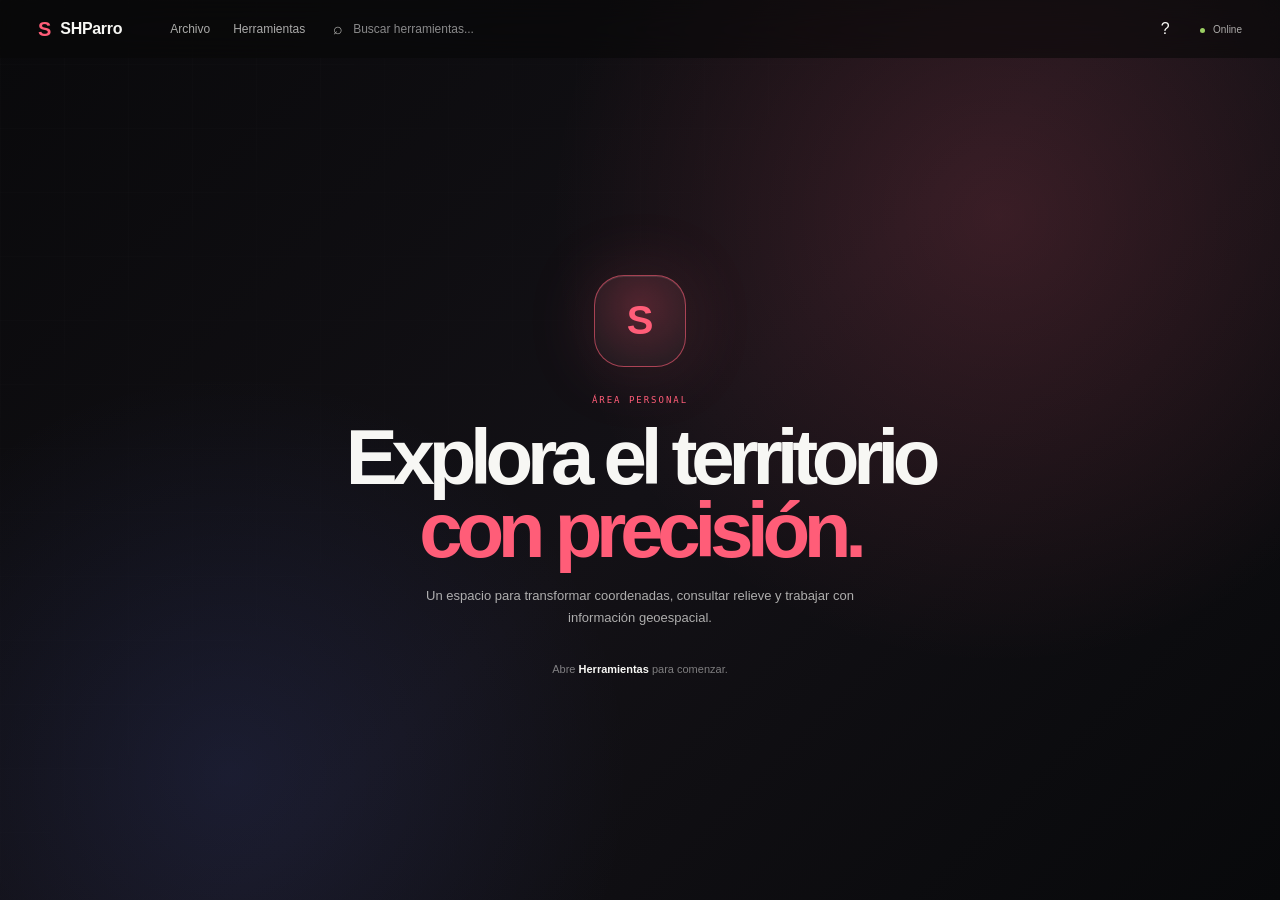
==== commit b299826c: "Code optimization" ====
--- a/index.html
+++ b/index.html
@@ -33,15 +33,12 @@
               <div id="toolsMenuItems"></div>
             </div>
           </div>
-          <button class="nav-item" id="favoritesView" data-view="favorites" type="button">Favoritos</button>
         </nav>
         <label class="search-box" for="toolSearch">
           <span aria-hidden="true">⌕</span>
           <input id="toolSearch" type="search" placeholder="Buscar herramientas..." autocomplete="off">
-          <kbd>Ctrl K</kbd>
         </label>
         <div class="topbar-actions">
-          <button class="icon-button refresh-button" id="reloadTools" type="button" title="Actualizar herramientas" aria-label="Actualizar herramientas">↻</button>
           <a class="icon-button" id="docsLink" href="./docs/integration.html" title="Documentación">?</a>
           <span class="connection-pill" id="connectionPill"><span></span> Online</span>
         </div>
@@ -58,23 +55,11 @@
       </section>
 
       <section class="content-view hidden" id="toolView">
-        <div class="tool-toolbar">
-          <button class="tool-back" id="closeTool" type="button">← <span>Inicio</span></button>
-          <div class="tool-context">
-            <strong id="activeToolName">Herramienta</strong>
-            <span id="activeToolCategory">SHParro</span>
-          </div>
-          <div class="tool-actions">
-            <button class="icon-button" id="favoriteActive" type="button" aria-label="Agregar a favoritos">☆</button>
-            <a class="icon-button" id="openToolDirect" href="#" target="_blank" rel="noopener" aria-label="Abrir herramienta en otra pestaña">↗</a>
-          </div>
-        </div>
         <iframe id="toolFrame" title="Herramienta SHParro"></iframe>
       </section>
     </main>
   </div>
 
-  <div class="sidebar-backdrop" id="sidebarBackdrop"></div>
   <div class="toast-region" id="toastRegion" aria-live="polite"></div>
 
   <script src="./js/shparro.js?v=20261108"></script>
--- a/css/shparro.css
+++ b/css/shparro.css
@@ -4,7 +4,6 @@
   --muted: rgba(247,247,244,.68);
   --quiet: rgba(247,247,244,.48);
   --accent: #ff5d78;
-  --sidebar: 236px;
   font-family: "Segoe UI Variable", "Segoe UI", Inter, sans-serif;
 }
 
@@ -18,53 +17,19 @@
 ::-webkit-scrollbar-thumb { border: 2px solid transparent; border-radius: 8px; background: rgba(255,255,255,.28); background-clip: padding-box; }
 
 .app-shell { height: 100%; display: block; }
-.sidebar {
-  position: relative;
-  z-index: 40;
-  display: flex;
-  min-width: 0;
-  flex-direction: column;
-  background: linear-gradient(90deg, rgba(0,0,0,.84), rgba(0,0,0,.48) 68%, transparent);
-}
 .brand { height: 82px; display: flex; align-items: center; gap: 11px; padding: 0 26px; text-decoration: none; }
 .brand-mark { color: var(--accent); font-size: 19px; font-weight: 800; }
 .brand strong { display: block; font-size: 16px; letter-spacing: -.02em; }
-.brand small { display: none; }
-.primary-nav { padding: 8px 26px; }
-.nav-item, .category-button {
-  width: 100%;
-  min-height: 38px;
-  display: flex;
-  align-items: center;
-  gap: 10px;
-  border: 0;
-  padding: 7px 0;
-  background: transparent;
-  color: var(--muted);
-  cursor: pointer;
-  text-align: left;
-  font-size: 12px;
-}
-.nav-item:hover, .category-button:hover, .nav-item.active, .category-button.active { color: var(--ink); }
-.nav-item.active, .category-button.active { font-weight: 650; }
-.nav-icon { width: 18px; color: var(--accent); text-align: left; }
-.sidebar-section { margin-top: 18px; padding: 0 26px; }
-.section-label { display: block; margin-bottom: 8px; color: var(--quiet); font-size: 9px; letter-spacing: .16em; text-transform: uppercase; }
-.sidebar-status { margin-top: auto; min-height: 46px; display: flex; align-items: center; gap: 8px; padding: 0 26px; color: var(--quiet); font-size: 9px; }
-.status-dot { width: 5px; height: 5px; border-radius: 50%; background: #d8c66d; }
-.status-dot.online { background: #9bcf63; }
-.status-dot.offline { background: var(--accent); }
 
 .main { min-width: 0; height: 100%; }
 .topbar{position:absolute;z-index:30;top:0;right:0;left:0;min-height:58px;display:flex;align-items:center;gap:18px;padding:10px 38px;border:0;border-radius:0;background:rgba(9,9,9,.62);backdrop-filter:blur(18px) saturate(120%);-webkit-backdrop-filter:blur(18px) saturate(120%);pointer-events:none}
 .topbar>*{pointer-events:auto}
-.topbar::before{display:none}
 .topbar .brand { height: auto; display: flex; flex: 0 0 auto; gap: 9px; padding: 0; }
 .topbar .brand-mark { font-size: 20px; }
 .menubar { display:flex; align-items:center; gap:3px; margin-left:20px; }
 .menu { position:relative; }
-.menu-trigger, .nav-item { min-height:32px; border:0; border-radius:7px; padding:6px 10px; background:transparent; color:var(--muted); cursor:pointer; font-size:12px; }
-.menu-trigger:hover, .menu.open .menu-trigger, .nav-item:hover, .nav-item.active { background:rgba(255,255,255,.08); color:var(--ink); }
+.menu-trigger { min-height:32px; border:0; border-radius:7px; padding:6px 10px; background:transparent; color:var(--muted); cursor:pointer; font-size:12px; }
+.menu-trigger:hover, .menu.open .menu-trigger { background:rgba(255,255,255,.08); color:var(--ink); }
 .menu-panel { position:absolute; top:calc(100% + 7px); left:0; min-width:280px; display:none; padding:6px; border:1px solid rgba(255,255,255,.12); border-radius:12px; background:rgba(26,26,29,.94); box-shadow:0 18px 45px rgba(0,0,0,.44); backdrop-filter:blur(22px) saturate(130%); -webkit-backdrop-filter:blur(22px) saturate(130%); }
 .menu.open .menu-panel { display:block; }
 .file-menu { min-width:250px; }
@@ -81,15 +46,12 @@
 .tool-menu-item span:nth-child(2) { min-width:0; display:flex; flex-direction:column; gap:3px; }
 .tool-menu-item strong { overflow:hidden; text-overflow:ellipsis; white-space:nowrap; font-size:11px; font-weight:600; }
 .tool-menu-item small { color:var(--quiet); font-size:9px; }
-.menu-favorite { flex:0 0 30px; width:30px; height:30px; border:0; border-radius:7px; background:transparent; color:var(--quiet); cursor:pointer; font-size:15px; }
-.menu-favorite:hover, .menu-favorite.active { color:#dccb70; background:rgba(220,203,112,.1); }
 .menu-empty { padding:12px 9px; color:var(--muted); font-size:11px; }
 .search-box { height: 34px; width: min(360px, 31vw); display: flex; align-items: center; gap: 8px; color: var(--muted); }
 .search-box input { width: 100%; border: 0; outline: 0; background: transparent; color: var(--ink); font-size: 12px; }
 .search-box input::placeholder { color: rgba(255,255,255,.52); }
-.search-box kbd { display: none; }
 .topbar-actions { margin-left: auto; display: flex; align-items: center; gap: 18px; }
-.icon-button, .button {
+.icon-button {
   min-height: 34px;
   border: 0;
   background: transparent;
@@ -98,9 +60,6 @@
   cursor: pointer;
 }
 .icon-button { min-width: 34px; display: inline-grid; place-items: center; }
-.refresh-button { border: 1px solid rgba(255,255,255,.16); border-radius: 10px; color: var(--ink); font-size: 18px; transition: border-color .2s, background .2s, transform .2s; }
-.refresh-button:hover { border-color: rgba(255,93,120,.72); background: rgba(255,93,120,.12); transform: rotate(25deg); }
-.button { display: inline-flex; align-items: center; justify-content: center; padding: 0 12px; }
 .connection-pill { color: var(--muted); font-size: 10px; }
 .connection-pill span { display: inline-block; width: 5px; height: 5px; margin-right: 5px; border-radius: 50%; background: #9bcf63; }
 .connection-pill.offline span { background: var(--accent); }
@@ -124,16 +83,7 @@
   mask-image: linear-gradient(135deg, black, transparent 64%);
   pointer-events: none;
 }
- .workspace-heading { position: relative; z-index: 2; min-height: 48%; padding: 140px 6vw 54px; }
-.workspace-heading > div:first-child { position: relative; z-index: 1; display: flex; flex-direction: column; align-items: flex-start; }
-.workspace-heading h1 { order: 2; max-width: 760px; margin: 18px 0 20px; font-size: clamp(42px, 6.4vw, 88px); line-height: .94; letter-spacing: -.08em; }
-.workspace-heading h1 em { color: var(--accent); font-style: normal; }
-.workspace-heading p { order: 3; max-width: 510px; margin: 0; color: rgba(255,255,255,.7); font-size: 14px; line-height: 1.7; }
-.eyebrow { order: 1; color: var(--accent); font-family: Consolas, monospace; font-size: 9px; letter-spacing: .22em; text-transform: uppercase; }
-.hero-meta { order: 4; display: flex; align-items: center; gap: 14px; margin-top: 30px; color: rgba(255,255,255,.5); font-size: 9px; letter-spacing: .12em; text-transform: uppercase; }
-.hero-meta strong { margin-right: 6px; color: var(--accent); font-size: 12px; letter-spacing: 0; }
-.hero-divider { width: 28px; height: 1px; background: rgba(255,255,255,.24); }
-.workspace-heading::after { content: "S"; position: absolute; top: 44%; right: 8vw; display: grid; width: 220px; height: 220px; place-items: center; border: 1px solid rgba(255,93,120,.42); border-radius: 50%; color: rgba(255,255,255,.9); background: radial-gradient(circle, rgba(255,93,120,.82) 0 12%, transparent 13%), transparent; box-shadow: 0 0 70px rgba(255,93,120,.2), inset 0 0 0 22px rgba(255,255,255,.04), inset 0 0 0 55px rgba(255,255,255,.035); font-size: 20px; font-weight: 800; opacity: .82; }
+.eyebrow { color: var(--accent); font-family: Consolas, monospace; font-size: 9px; letter-spacing: .22em; text-transform: uppercase; }
 
 .welcome-screen { position:absolute; inset:0; z-index:2; display:flex; flex-direction:column; align-items:center; justify-content:center; padding:90px 24px 40px; text-align:center; }
 .home-logo { display:grid; width:92px; height:92px; margin-bottom:28px; place-items:center; border:1px solid rgba(255,93,120,.58); border-radius:30px; color:var(--accent); background:radial-gradient(circle at 50% 35%, rgba(255,93,120,.25), rgba(255,255,255,.035)); box-shadow:0 0 70px rgba(255,93,120,.15), inset 0 1px 0 rgba(255,255,255,.1); font-size:40px; font-weight:800; }
@@ -145,30 +95,12 @@
 .hidden { display: none !important; }
 
 #toolView { position: relative; height: 100%; overflow: hidden; background: #090909; }
-.tool-toolbar {
-  position: absolute;
-  z-index: 60;
-  top: 0;
-  right: 0;
-  left: 0;
-  height: 56px;
-  display: grid;
-  grid-template-columns: minmax(110px,1fr) auto minmax(110px,1fr);
-  align-items: center;
-  gap: 12px;
-  padding: 0 18px;
-  background: linear-gradient(180deg, #000000FF 0%, #00000000 100%);
-}
-.tool-toolbar strong, .tool-toolbar span { display: block; }
-.tool-toolbar strong { font-size: 12px; }
-.tool-toolbar span { color: var(--muted); font-size: 9px; }
-.tool-actions { display: flex; justify-content: flex-end; gap: 8px; }
 #toolFrame {
   position: absolute;
-  top: 0;
+  top: 58px;
   left: 0;
   width: 100%;
-  height: 100%;
+  height: calc(100% - 58px);
   display: block;
   border: 0;
   background: #090909;
@@ -176,16 +108,11 @@
   transition: opacity .3s;
 }
 #toolFrame.loaded { opacity: 1; }
-.tool-back { border:0; background:transparent; color:var(--muted); cursor:pointer; font-size:11px; text-align:left; }
-.tool-back:hover { color:var(--ink); }
-.tool-context { text-align:center; }
 .toast-region { position: fixed; right: 18px; bottom: 18px; z-index: 100; display: grid; gap: 8px; }
 .toast { width: min(340px,calc(100vw - 36px)); padding: 11px 13px; color: var(--ink); background: rgba(0,0,0,.82); font-size: 11px; }
 .toast.error { color: #ff9bad; }
-.mobile-menu, .sidebar-backdrop { display: none; }
 
 @media (max-width: 760px) {
-  .app-shell { grid-template-columns: 1fr; }
   .topbar { left: 0; height: 58px; padding: 0 14px; }
   .menubar { margin-left:0; }
   .menu-panel { position:fixed; top:52px; left:10px; right:10px; width:auto; min-width:0; }
@@ -193,7 +120,6 @@
   .connection-pill { display: none; }
   .welcome-screen { padding-top:100px; }
   .welcome-screen h1 { font-size:clamp(40px, 12vw, 62px); }
-  .tool-toolbar { left: 0; }
 }
 
 @media (prefers-reduced-motion: reduce) {
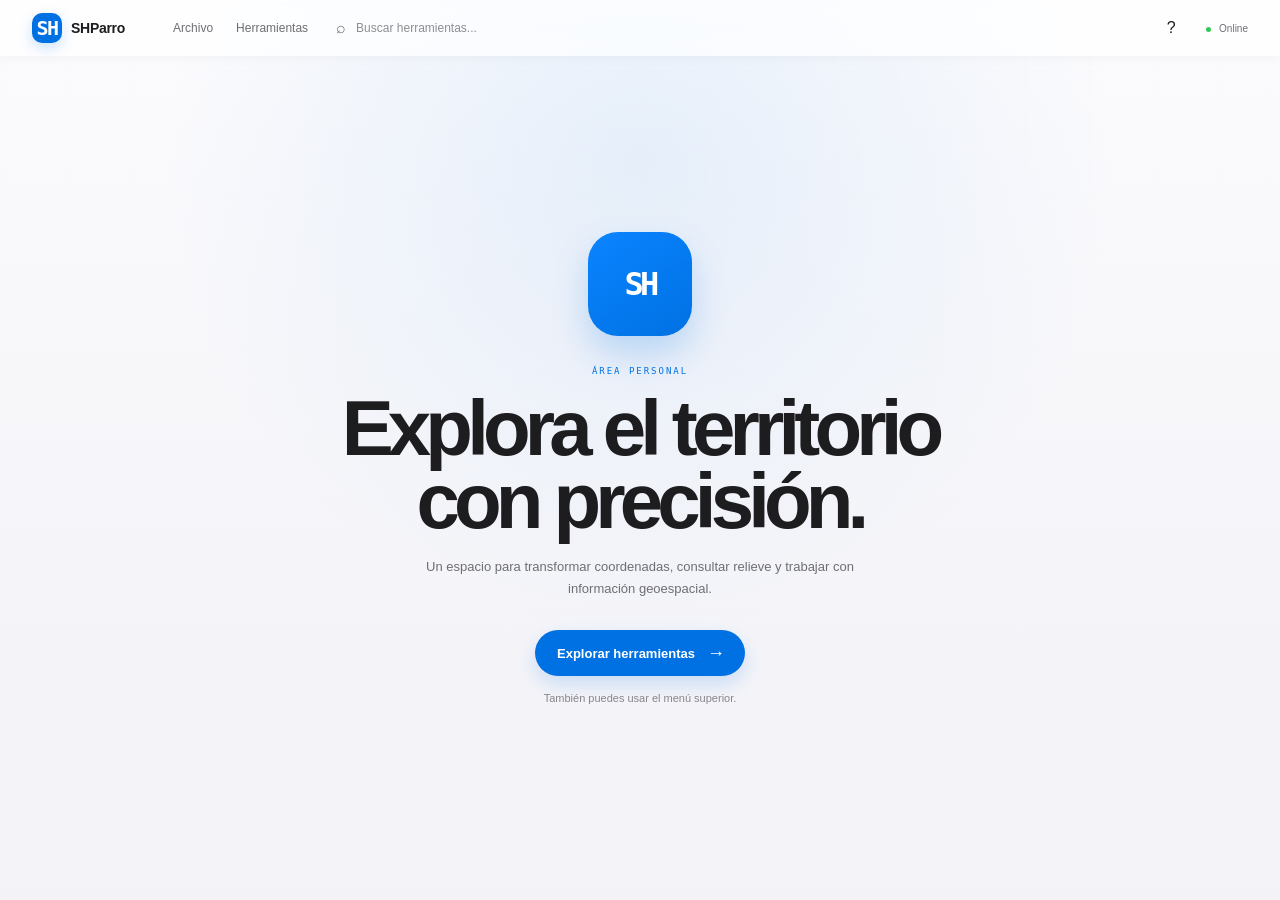
==== commit 63b6f07f: "Apple-like UI" ====
--- a/index.html
+++ b/index.html
@@ -3,9 +3,9 @@
 <head>
   <meta charset="utf-8">
   <meta name="viewport" content="width=device-width, initial-scale=1">
-  <meta name="theme-color" content="#18181b">
+  <meta name="theme-color" content="#f5f5f7">
   <meta name="description" content="SHParro: área personal para herramientas web geoespaciales y utilidades.">
-  <title>SHParro</title>
+  <title>SHParro — Herramientas geoespaciales</title>
   <link rel="stylesheet" href="./css/shparro.css?v=20261108">
 </head>
 <body>
@@ -13,7 +13,7 @@
     <main class="main">
       <header class="topbar">
         <a class="brand" href="./index.html" aria-label="Inicio de SHParro">
-          <span class="brand-mark">S</span><strong>SHParro</strong>
+          <span class="brand-mark">SH</span><strong>SHParro</strong>
         </a>
         <nav class="menubar" aria-label="Menú principal">
           <div class="menu" data-menu="file">
@@ -46,16 +46,17 @@
 
       <section class="content-view" id="homeView">
         <div class="welcome-screen">
-          <div class="home-logo" aria-hidden="true">S</div>
+          <div class="home-logo" aria-hidden="true">SH</div>
           <span class="eyebrow">Área personal</span>
           <h1>Explora el territorio<br><em>con precisión.</em></h1>
           <p>Un espacio para transformar coordenadas, consultar relieve y trabajar con información geoespacial.</p>
-          <div class="welcome-hint">Abre <strong>Herramientas</strong> para comenzar.</div>
+          <button class="welcome-action" id="openToolsButton" type="button">Explorar herramientas <span aria-hidden="true">→</span></button>
+          <div class="welcome-hint">También puedes usar el menú superior.</div>
         </div>
       </section>
 
       <section class="content-view hidden" id="toolView">
-        <iframe id="toolFrame" title="Herramienta SHParro"></iframe>
+        <iframe id="toolFrame" title="Herramienta SHParro" allow="geolocation"></iframe>
       </section>
     </main>
   </div>
--- a/css/shparro.css
+++ b/css/shparro.css
@@ -1,9 +1,9 @@
 :root {
-  color-scheme: dark;
-  --ink: #f7f7f4;
-  --muted: rgba(247,247,244,.68);
-  --quiet: rgba(247,247,244,.48);
-  --accent: #ff5d78;
+  color-scheme: light;
+  --ink: #f5f5f7;
+  --muted: rgba(245,245,247,.68);
+  --quiet: rgba(245,245,247,.44);
+  --accent: #a78bfa;
   font-family: "Segoe UI Variable", "Segoe UI", Inter, sans-serif;
 }
 
@@ -12,25 +12,25 @@
 body { margin: 0; overflow: hidden; background: #090909; color: var(--ink); }
 button, input { font: inherit; }
 a { color: inherit; }
-::selection { background: rgba(255,93,120,.3); }
+::selection { background: rgba(167,139,250,.3); }
 ::-webkit-scrollbar { width: 8px; }
 ::-webkit-scrollbar-thumb { border: 2px solid transparent; border-radius: 8px; background: rgba(255,255,255,.28); background-clip: padding-box; }
 
 .app-shell { height: 100%; display: block; }
 .brand { height: 82px; display: flex; align-items: center; gap: 11px; padding: 0 26px; text-decoration: none; }
-.brand-mark { color: var(--accent); font-size: 19px; font-weight: 800; }
+.brand-mark { display:grid; width:28px; height:28px; place-items:center; border:1px solid rgba(167,139,250,.62); border-radius:9px; color:var(--accent); background:rgba(167,139,250,.1); font:800 11px Consolas,monospace; letter-spacing:-.08em; }
 .brand strong { display: block; font-size: 16px; letter-spacing: -.02em; }
 
 .main { min-width: 0; height: 100%; }
-.topbar{position:absolute;z-index:30;top:0;right:0;left:0;min-height:58px;display:flex;align-items:center;gap:18px;padding:10px 38px;border:0;border-radius:0;background:rgba(9,9,9,.62);backdrop-filter:blur(18px) saturate(120%);-webkit-backdrop-filter:blur(18px) saturate(120%);pointer-events:none}
+.topbar{position:absolute;z-index:30;top:0;right:0;left:0;min-height:58px;display:flex;align-items:center;gap:18px;padding:10px 38px;border:0;border-radius:0;background:rgba(11,11,15,.72);backdrop-filter:blur(22px) saturate(125%);-webkit-backdrop-filter:blur(22px) saturate(125%);pointer-events:none;box-shadow:0 1px 0 rgba(255,255,255,.05)}
 .topbar>*{pointer-events:auto}
 .topbar .brand { height: auto; display: flex; flex: 0 0 auto; gap: 9px; padding: 0; }
 .topbar .brand-mark { font-size: 20px; }
 .menubar { display:flex; align-items:center; gap:3px; margin-left:20px; }
 .menu { position:relative; }
 .menu-trigger { min-height:32px; border:0; border-radius:7px; padding:6px 10px; background:transparent; color:var(--muted); cursor:pointer; font-size:12px; }
-.menu-trigger:hover, .menu.open .menu-trigger { background:rgba(255,255,255,.08); color:var(--ink); }
-.menu-panel { position:absolute; top:calc(100% + 7px); left:0; min-width:280px; display:none; padding:6px; border:1px solid rgba(255,255,255,.12); border-radius:12px; background:rgba(26,26,29,.94); box-shadow:0 18px 45px rgba(0,0,0,.44); backdrop-filter:blur(22px) saturate(130%); -webkit-backdrop-filter:blur(22px) saturate(130%); }
+.menu-trigger:hover, .menu.open .menu-trigger { background:rgba(167,139,250,.13); color:var(--ink); }
+.menu-panel { position:absolute; top:calc(100% + 7px); left:0; min-width:280px; display:none; padding:6px; border:1px solid rgba(255,255,255,.12); border-radius:14px; background:rgba(24,24,30,.88); box-shadow:0 18px 45px rgba(0,0,0,.44); backdrop-filter:blur(24px) saturate(130%); -webkit-backdrop-filter:blur(24px) saturate(130%); }
 .menu.open .menu-panel { display:block; }
 .file-menu { min-width:250px; }
 .menu-panel > button { width:100%; min-height:34px; display:flex; align-items:center; justify-content:space-between; border:0; border-radius:7px; padding:7px 9px; background:transparent; color:var(--ink); cursor:pointer; text-align:left; font-size:11px; }
@@ -41,8 +41,8 @@
 .menu-heading { padding:7px 9px 8px; color:var(--quiet); font-size:9px; letter-spacing:.14em; text-transform:uppercase; }
 .tool-menu-row { display:flex; align-items:center; gap:3px; }
 .tool-menu-item { min-width:0; flex:1; display:flex; align-items:center; gap:10px; border:0; border-radius:8px; padding:8px; background:transparent; color:var(--ink); cursor:pointer; text-align:left; }
-.tool-menu-item:hover { background:rgba(255,255,255,.08); }
-.tool-menu-icon { flex:0 0 auto; display:grid; width:28px; height:28px; place-items:center; border:1px solid rgba(255,93,120,.35); border-radius:8px; color:var(--accent); background:rgba(255,93,120,.09); }
+.tool-menu-item:hover { background:rgba(167,139,250,.11); }
+.tool-menu-icon { flex:0 0 auto; display:grid; width:28px; height:28px; place-items:center; border:1px solid rgba(167,139,250,.35); border-radius:8px; color:var(--accent); background:rgba(167,139,250,.09); }
 .tool-menu-item span:nth-child(2) { min-width:0; display:flex; flex-direction:column; gap:3px; }
 .tool-menu-item strong { overflow:hidden; text-overflow:ellipsis; white-space:nowrap; font-size:11px; font-weight:600; }
 .tool-menu-item small { color:var(--quiet); font-size:9px; }
@@ -69,7 +69,7 @@
   height: 100%;
   overflow: hidden;
   background:
-    radial-gradient(circle at 78% 24%, rgba(255,93,120,.17), transparent 28rem),
+    radial-gradient(circle at 78% 24%, rgba(167,139,250,.16), transparent 28rem),
     radial-gradient(circle at 18% 86%, rgba(92,120,255,.12), transparent 25rem),
     linear-gradient(135deg, #09090b 0%, #131116 52%, #08090b 100%);
 }
@@ -86,7 +86,7 @@
 .eyebrow { color: var(--accent); font-family: Consolas, monospace; font-size: 9px; letter-spacing: .22em; text-transform: uppercase; }
 
 .welcome-screen { position:absolute; inset:0; z-index:2; display:flex; flex-direction:column; align-items:center; justify-content:center; padding:90px 24px 40px; text-align:center; }
-.home-logo { display:grid; width:92px; height:92px; margin-bottom:28px; place-items:center; border:1px solid rgba(255,93,120,.58); border-radius:30px; color:var(--accent); background:radial-gradient(circle at 50% 35%, rgba(255,93,120,.25), rgba(255,255,255,.035)); box-shadow:0 0 70px rgba(255,93,120,.15), inset 0 1px 0 rgba(255,255,255,.1); font-size:40px; font-weight:800; }
+.home-logo { display:grid; width:92px; height:92px; margin-bottom:28px; place-items:center; border:1px solid rgba(167,139,250,.58); border-radius:30px; color:var(--accent); background:radial-gradient(circle at 50% 35%, rgba(167,139,250,.25), rgba(255,255,255,.035)); box-shadow:0 0 70px rgba(167,139,250,.15), inset 0 1px 0 rgba(255,255,255,.1); font:800 31px Consolas,monospace; letter-spacing:-.12em; }
 .welcome-screen h1 { margin:16px 0 18px; font-size:clamp(42px,6.4vw,78px); line-height:.94; letter-spacing:-.08em; }
 .welcome-screen h1 em { color:var(--accent); font-style:normal; }
 .welcome-screen p { max-width:470px; margin:0; color:var(--muted); font-size:13px; line-height:1.7; }
@@ -125,3 +125,58 @@
 @media (prefers-reduced-motion: reduce) {
   *, *::before, *::after { scroll-behavior: auto !important; transition-duration: .01ms !important; animation-duration: .01ms !important; animation-iteration-count: 1 !important; }
 }
+
+/* Light product system */
+:root {
+  color-scheme: light;
+  --canvas: #f5f5f7;
+  --surface: rgba(255,255,255,.82);
+  --surface-solid: #ffffff;
+  --line: rgba(60,60,67,.16);
+  --ink: #1d1d1f;
+  --muted: #6e6e73;
+  --quiet: #86868b;
+  --accent: #0071e3;
+}
+body { background:var(--canvas); color:var(--ink); }
+::selection { background:rgba(0,113,227,.18); }
+.topbar { min-height:56px; padding:8px 32px; background:rgba(255,255,255,.72); border:0; box-shadow:0 1px 12px rgba(0,0,0,.04); backdrop-filter:blur(24px) saturate(160%); -webkit-backdrop-filter:blur(24px) saturate(160%); }
+.brand-mark { width:30px; height:30px; border:0; border-radius:10px; color:#fff; background:var(--accent); box-shadow:0 5px 14px rgba(0,113,227,.2); }
+.brand strong { color:var(--ink); font-size:14px; font-weight:650; }
+.menu-trigger { color:var(--muted); }
+.menu-trigger:hover, .menu.open .menu-trigger { background:rgba(0,113,227,.09); color:var(--ink); }
+.menu-panel { border:1px solid var(--line); background:rgba(255,255,255,.88); box-shadow:0 18px 45px rgba(0,0,0,.14); backdrop-filter:blur(28px) saturate(150%); -webkit-backdrop-filter:blur(28px) saturate(150%); }
+.menu-panel > button { color:var(--ink); }
+.menu-panel > button:hover:not(:disabled), .tool-menu-item:hover { background:rgba(0,113,227,.08); }
+.menu-panel > button:disabled { color:#a1a1a6; }
+.menu-heading, .tool-menu-item small, .menu-empty { color:var(--muted); }
+.tool-menu-icon { border-color:rgba(0,113,227,.18); color:var(--accent); background:rgba(0,113,227,.08); }
+.search-box { color:var(--muted); }
+.search-box input { color:var(--ink); }
+.search-box input::placeholder { color:#8e8e93; }
+.connection-pill { color:var(--muted); }
+.connection-pill span { background:#34c759; }
+#homeView { background:radial-gradient(circle at 50% 18%,rgba(0,113,227,.08),transparent 30rem),linear-gradient(180deg,#fbfbfd 0%,#f2f2f7 100%); }
+#homeView::before { opacity:.22; background-image:linear-gradient(rgba(0,0,0,.045) 1px,transparent 1px),linear-gradient(90deg,rgba(0,0,0,.045) 1px,transparent 1px); mask-image:linear-gradient(180deg,rgba(0,0,0,.65),transparent 60%); }
+.welcome-screen { padding-top:76px; }
+.home-logo { width:104px; height:104px; margin-bottom:30px; border:0; border-radius:30px; color:#fff; background:linear-gradient(145deg,#0a84ff,#0071e3); box-shadow:0 18px 36px rgba(0,113,227,.22); font-size:32px; }
+.welcome-screen .eyebrow { color:var(--accent); }
+.welcome-screen h1 { color:var(--ink); font-weight:650; letter-spacing:-.075em; }
+.welcome-screen h1 em { color:var(--ink); }
+.welcome-screen p { color:var(--muted); }
+.welcome-action { display:inline-flex; align-items:center; gap:12px; min-height:46px; margin-top:30px; border:0; border-radius:999px; padding:0 20px 0 22px; background:var(--accent); color:#fff; box-shadow:0 8px 20px rgba(0,113,227,.18); font-size:13px; font-weight:600; cursor:pointer; transition:transform .16s ease,box-shadow .16s ease,background .16s ease; }
+.welcome-action span { font-size:18px; line-height:1; }
+.welcome-action:hover { background:#0077ed; box-shadow:0 10px 24px rgba(0,113,227,.24); transform:translateY(-1px); }
+.welcome-action:active { transform:scale(.98); }
+.welcome-hint { margin-top:16px; color:var(--quiet); }
+#toolView { background:var(--canvas); }
+#toolFrame { background:var(--canvas); }
+.toast { border:1px solid var(--line); border-radius:14px; background:rgba(255,255,255,.9); box-shadow:0 12px 30px rgba(0,0,0,.12); color:var(--ink); backdrop-filter:blur(20px); -webkit-backdrop-filter:blur(20px); }
+@media (max-width:760px) {
+  .topbar { padding:8px 14px; gap:8px; }
+  .menubar { margin-left:4px; }
+  .brand strong { display:none; }
+  .welcome-screen { padding:92px 22px 36px; }
+  .home-logo { width:88px; height:88px; margin-bottom:24px; border-radius:26px; font-size:28px; }
+  .welcome-action { width:min(280px,100%); justify-content:center; }
+}
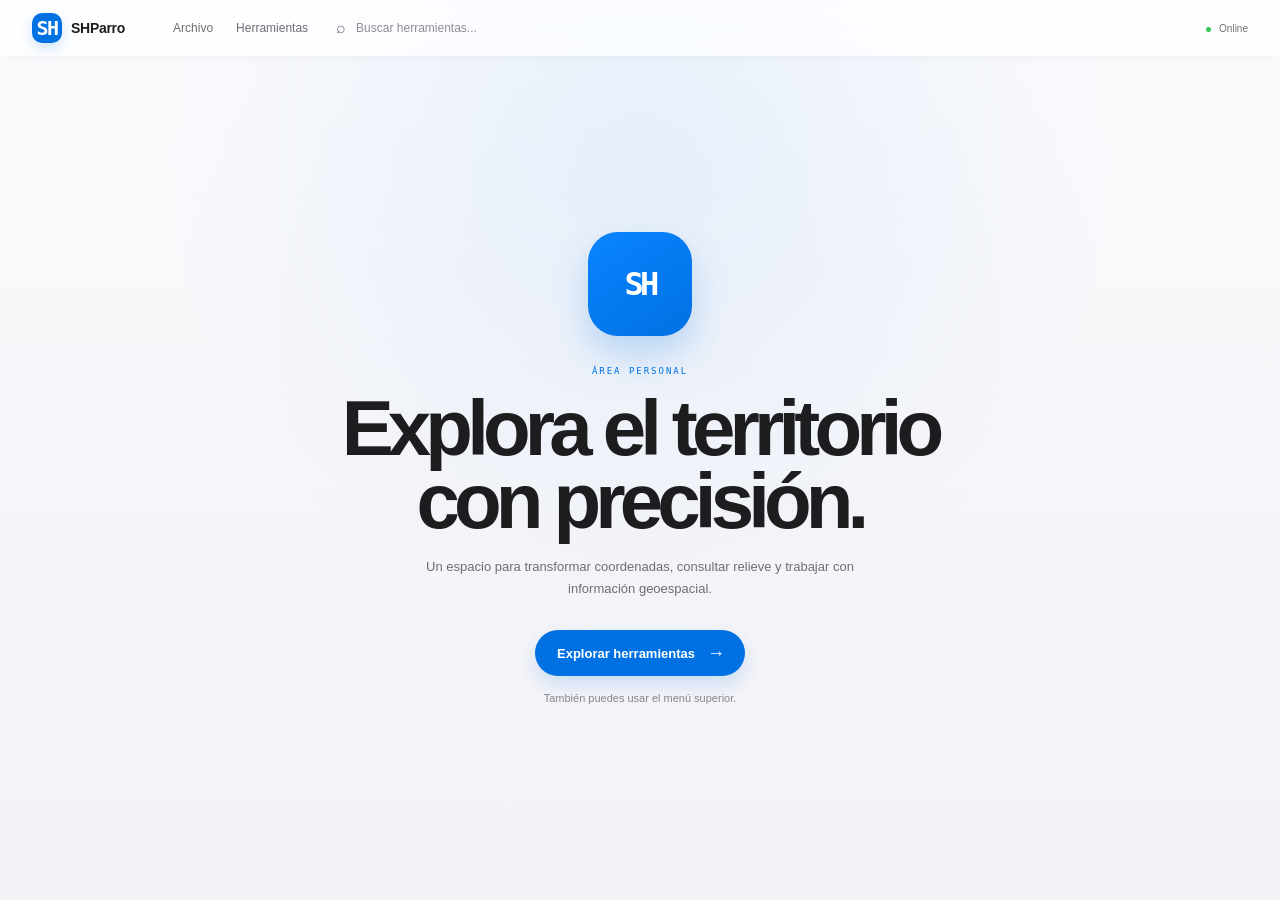
==== commit dc0c3808: "Mobile UI CSS" ====
--- a/index.html
+++ b/index.html
@@ -39,7 +39,6 @@
           <input id="toolSearch" type="search" placeholder="Buscar herramientas..." autocomplete="off">
         </label>
         <div class="topbar-actions">
-          <a class="icon-button" id="docsLink" href="./docs/integration.html" title="Documentación">?</a>
           <span class="connection-pill" id="connectionPill"><span></span> Online</span>
         </div>
       </header>
--- a/css/shparro.css
+++ b/css/shparro.css
@@ -47,6 +47,7 @@
 .tool-menu-item strong { overflow:hidden; text-overflow:ellipsis; white-space:nowrap; font-size:11px; font-weight:600; }
 .tool-menu-item small { color:var(--quiet); font-size:9px; }
 .menu-empty { padding:12px 9px; color:var(--muted); font-size:11px; }
+
 .search-box { height: 34px; width: min(360px, 31vw); display: flex; align-items: center; gap: 8px; color: var(--muted); }
 .search-box input { width: 100%; border: 0; outline: 0; background: transparent; color: var(--ink); font-size: 12px; }
 .search-box input::placeholder { color: rgba(255,255,255,.52); }
@@ -116,7 +117,7 @@
   .topbar { left: 0; height: 58px; padding: 0 14px; }
   .menubar { margin-left:0; }
   .menu-panel { position:fixed; top:52px; left:10px; right:10px; width:auto; min-width:0; }
-  .search-box { width: auto; flex: 1; }
+  .search-box { display: none; }
   .connection-pill { display: none; }
   .welcome-screen { padding-top:100px; }
   .welcome-screen h1 { font-size:clamp(40px, 12vw, 62px); }
@@ -145,7 +146,7 @@
 .brand strong { color:var(--ink); font-size:14px; font-weight:650; }
 .menu-trigger { color:var(--muted); }
 .menu-trigger:hover, .menu.open .menu-trigger { background:rgba(0,113,227,.09); color:var(--ink); }
-.menu-panel { border:1px solid var(--line); background:rgba(255,255,255,.88); box-shadow:0 18px 45px rgba(0,0,0,.14); backdrop-filter:blur(28px) saturate(150%); -webkit-backdrop-filter:blur(28px) saturate(150%); }
+.menu-panel { border:1px solid var(--line); background:rgba(255,255,255,.94); box-shadow:0 18px 45px rgba(0,0,0,.18), 0 2px 8px rgba(0,0,0,.06); backdrop-filter:blur(34px) saturate(155%); -webkit-backdrop-filter:blur(34px) saturate(155%); isolation:isolate; }
 .menu-panel > button { color:var(--ink); }
 .menu-panel > button:hover:not(:disabled), .tool-menu-item:hover { background:rgba(0,113,227,.08); }
 .menu-panel > button:disabled { color:#a1a1a6; }
